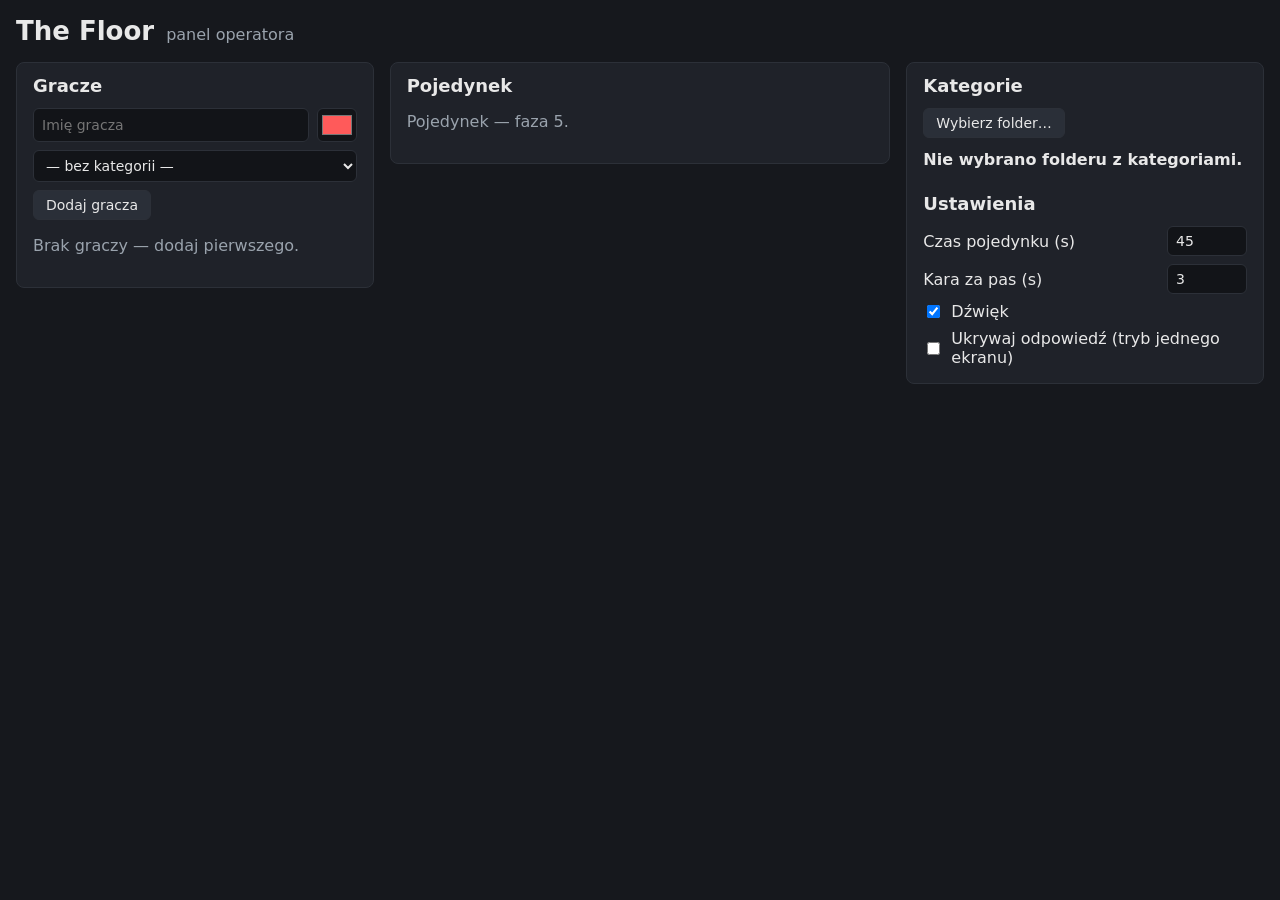
==== app/index.html @ 092ec14e "phase 3: players, settings and persistence - storage.js: thefloor.v1 in localStorage with sanitizing" ====
<!doctype html>
<html lang="pl">
<head>
  <meta charset="utf-8">
  <title>The Floor — panel operatora</title>
  <link rel="stylesheet" href="css/operator.css">
  <!-- Players window styles: copied into the about:blank players window by display.js. -->
  <style id="display-css" media="not all">
    body { margin: 0; background: #000; color: #fff; cursor: none; }
  </style>
</head>
<body>
  <header class="top">
    <h1>The Floor</h1>
    <span class="subtitle">panel operatora</span>
  </header>
  <p id="app-message" class="message"></p>

  <main class="columns">
    <section class="col" id="col-players">
      <h2>Gracze</h2>
      <form id="player-form" class="player-form" autocomplete="off">
        <div class="row">
          <input type="text" id="player-name" placeholder="Imię gracza" aria-label="Imię gracza">
          <input type="color" id="player-color" title="Kolor gracza" aria-label="Kolor gracza">
        </div>
        <select id="player-category" aria-label="Kategoria gracza"></select>
        <div class="buttons">
          <button type="submit" id="player-submit">Dodaj gracza</button>
          <button type="button" id="player-cancel" hidden>Anuluj</button>
        </div>
        <p id="player-message" class="message"></p>
      </form>
      <ol id="player-list" class="player-list"></ol>
      <p id="players-empty" class="placeholder">Brak graczy — dodaj pierwszego.</p>
      <button type="button" id="reset-scores" class="danger" hidden>Wyzeruj wyniki</button>
    </section>

    <section class="col" id="col-duel">
      <h2>Pojedynek</h2>
      <p class="placeholder">Pojedynek — faza 5.</p>
    </section>

    <section class="col" id="col-categories">
      <h2>Kategorie</h2>
      <div class="buttons">
        <button type="button" id="pick-folder">Wybierz folder…</button>
        <button type="button" id="restore-folder" hidden>Wczytaj ostatni folder</button>
      </div>
      <p id="folder-name" class="folder-name"></p>
      <p id="folder-message" class="message"></p>
      <ul id="category-list" class="category-list"></ul>

      <h2 class="section-gap">Ustawienia</h2>
      <form id="settings-form" class="settings">
        <label>Czas pojedynku (s) <input type="number" id="set-duel" step="1"></label>
        <label>Kara za pas (s) <input type="number" id="set-pass" step="1"></label>
        <label class="check"><input type="checkbox" id="set-sound"> Dźwięk</label>
        <label class="check"><input type="checkbox" id="set-hide"> Ukrywaj odpowiedź (tryb jednego ekranu)</label>
      </form>
    </section>
  </main>

  <input type="file" id="folder-input" webkitdirectory multiple hidden>

  <script src="js/logic.js"></script>
  <script src="js/storage.js"></script>
  <script src="js/categories.js"></script>
  <script src="js/sound.js"></script>
  <script src="js/display.js"></script>
  <script src="js/operator.js"></script>
  <script src="js/main.js"></script>
</body>
</html>
---- app/css/operator.css ----
/* Operator panel styles. */
:root {
  --bg: #16181d;
  --panel: #1f2229;
  --border: #2c3038;
  --text: #e8e8e8;
  --muted: #9aa3ad;
  --warn: #fbbf24;
  --error: #f87171;
  --accent: #3b82f6;
}

* { box-sizing: border-box; }

body {
  margin: 0;
  padding: 16px;
  font-family: "Segoe UI", system-ui, sans-serif;
  background: var(--bg);
  color: var(--text);
}

.top {
  display: flex;
  align-items: baseline;
  gap: 12px;
  margin-bottom: 16px;
}
.top h1 { margin: 0; font-size: 26px; }
.subtitle { color: var(--muted); }

.columns {
  display: grid;
  grid-template-columns: minmax(260px, 1fr) minmax(320px, 1.4fr) minmax(260px, 1fr);
  gap: 16px;
  align-items: start;
}
@media (max-width: 1000px) {
  .columns { grid-template-columns: 1fr; }
}

.col {
  background: var(--panel);
  border: 1px solid var(--border);
  border-radius: 8px;
  padding: 12px 16px 16px;
}
.col h2 { margin: 0 0 12px; font-size: 18px; }
.placeholder { color: var(--muted); }

button {
  font: inherit;
  font-size: 14px;
  padding: 6px 12px;
  border: 1px solid var(--border);
  border-radius: 6px;
  background: #2a2f38;
  color: var(--text);
  cursor: pointer;
}
button:hover { border-color: var(--accent); }
.buttons { display: flex; flex-wrap: wrap; gap: 8px; }

.folder-name { margin: 12px 0 4px; font-weight: 600; }
.message { margin: 0 0 8px; color: var(--muted); font-size: 13px; }
.message:empty { display: none; }
.message.error { color: var(--error); }

.category-list { list-style: none; margin: 0; padding: 0; }
.category {
  padding: 8px 0;
  border-bottom: 1px solid var(--border);
}
.category-head { display: flex; justify-content: space-between; gap: 8px; }
.category-name { font-weight: 600; overflow-wrap: anywhere; }
.category-count { color: var(--muted); white-space: nowrap; }
.category-empty .category-name { color: var(--muted); }
.note { font-size: 13px; color: var(--muted); margin-top: 2px; }
.note.warn { color: var(--warn); }

#app-message { margin: 0 0 12px; }
.section-gap { margin-top: 24px !important; }

input[type="text"], input[type="number"], select {
  font: inherit;
  font-size: 14px;
  padding: 6px 8px;
  border: 1px solid var(--border);
  border-radius: 6px;
  background: #121418;
  color: var(--text);
}
input[type="color"] {
  width: 40px;
  height: 34px;
  padding: 2px;
  border: 1px solid var(--border);
  border-radius: 6px;
  background: #121418;
  cursor: pointer;
}
button.small { font-size: 12px; padding: 3px 7px; }
button.danger { margin-top: 12px; color: var(--error); }

.player-form { display: flex; flex-direction: column; gap: 8px; margin-bottom: 12px; }
.player-form .row { display: flex; gap: 8px; }
.player-form .row input[type="text"] { flex: 1; min-width: 0; }

.player-list { list-style: none; margin: 0; padding: 0; }
.player {
  display: grid;
  grid-template-columns: 24px 12px 1fr auto;
  grid-template-areas: "rank swatch info score" ". . actions actions";
  align-items: center;
  column-gap: 8px;
  row-gap: 4px;
  padding: 8px 0;
  border-bottom: 1px solid var(--border);
}
.rank { grid-area: rank; color: var(--muted); text-align: right; }
.swatch { grid-area: swatch; width: 12px; height: 12px; border-radius: 50%; }
.player-info { grid-area: info; min-width: 0; }
.player-name { font-weight: 700; overflow-wrap: anywhere; }
.score { grid-area: score; font-weight: 700; font-variant-numeric: tabular-nums; }
.player-actions { grid-area: actions; display: flex; flex-wrap: wrap; gap: 4px; }

.settings { display: flex; flex-direction: column; gap: 8px; }
.settings label { display: flex; justify-content: space-between; align-items: center; gap: 8px; }
.settings label input[type="number"] { width: 80px; }
.settings label.check { justify-content: flex-start; }
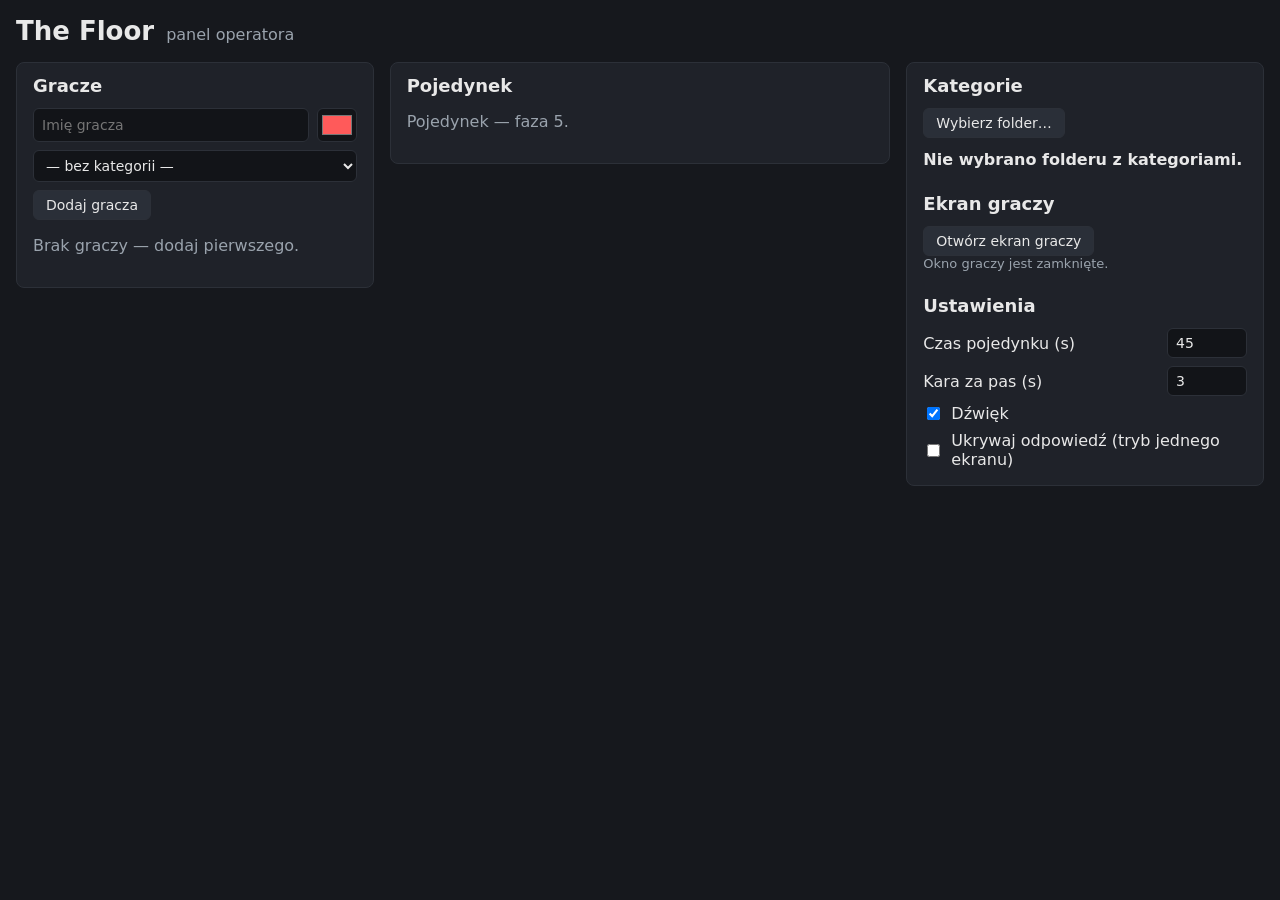
==== commit 8286327a: "phase 4: players screen - display.js: about:blank players window driven from the operator, CSS copie" ====
--- a/app/index.html
+++ b/app/index.html
@@ -6,7 +6,55 @@
   <link rel="stylesheet" href="css/operator.css">
   <!-- Players window styles: copied into the about:blank players window by display.js. -->
   <style id="display-css" media="not all">
-    body { margin: 0; background: #000; color: #fff; cursor: none; }
+    html, body { margin: 0; height: 100%; background: #000; color: #fff; overflow: hidden; cursor: none; user-select: none; }
+    body { font-family: "Segoe UI", system-ui, sans-serif; }
+    .floor { position: relative; height: 100vh; display: flex; flex-direction: column; }
+    .board, .duel { display: none; flex: 1; min-height: 0; }
+    .floor[data-screen="board"] .board { display: flex; }
+    .floor:not([data-screen="board"]) .duel { display: flex; }
+
+    /* start board */
+    .board { flex-direction: column; align-items: center; justify-content: center; gap: 5vh; padding: 4vh 5vw; }
+    .logo { margin: 0; font-size: 15vh; font-weight: 900; letter-spacing: 0.08em;
+      background: linear-gradient(90deg, #60a5fa, #c084fc, #f472b6); -webkit-background-clip: text; background-clip: text; color: transparent; }
+    .ranking { list-style: none; margin: 0; padding: 0; width: min(70vw, 1100px); font-size: 5vh; }
+    .ranking.two-columns { columns: 2; column-gap: 5vw; width: 90vw; font-size: 4.2vh; }
+    .ranking li { display: flex; gap: 1.5vw; break-inside: avoid; padding: 0.7vh 0; border-bottom: 1px solid #222; }
+    .r-pos { color: #888; min-width: 3ch; text-align: right; }
+    .r-name { flex: 1; font-weight: 700; overflow: hidden; text-overflow: ellipsis; white-space: nowrap; }
+    .r-score { font-variant-numeric: tabular-nums; color: #ddd; }
+
+    /* duel */
+    .duel { flex-direction: column; }
+    .category { text-align: center; font-size: 6vh; font-weight: 800; padding: 1.5vh 2vw 1vh; text-transform: uppercase; letter-spacing: 0.06em; color: #e5e7eb; }
+    .stage { position: relative; flex: 1; min-height: 0; display: flex; align-items: center; justify-content: center; }
+    .photo { width: 100%; height: 100%; object-fit: contain; }
+    .floor:not([data-screen="duel"]) .photo { visibility: hidden; }
+    .reveal { position: absolute; left: 0; right: 0; bottom: 3vh; display: none; justify-content: center; align-items: center; gap: 3vw;
+      padding: 2vh 3vw; background: rgba(0, 0, 0, 0.82); font-size: 8vh; font-weight: 800; }
+    .reveal.visible { display: flex; }
+    .reveal-tag { color: #000; background: #fbbf24; padding: 0 2vw; border-radius: 1.5vh; font-size: 6vh; }
+    .message { position: absolute; inset: 0; display: none; flex-direction: column; align-items: center; justify-content: center; text-align: center; }
+    .floor[data-screen="ready"] .message, .floor[data-screen="finished"] .message { display: flex; }
+    .message-title { font-size: 9vh; font-weight: 800; }
+    .message-name { font-size: 16vh; font-weight: 900; }
+    .message-name:empty { display: none; }
+
+    .panels { display: flex; gap: 2vw; padding: 1.5vh 2vw 3vh; }
+    .panel { --player: #fff; flex: 1; display: flex; align-items: center; justify-content: space-between; gap: 2vw; min-width: 0;
+      padding: 1.5vh 2.5vw; border-radius: 2vh; background: #111; border: 0.6vh solid #222; opacity: 0.4; transition: opacity 0.2s; }
+    .panel.right { flex-direction: row-reverse; }
+    .panel.active, .panel.winner { opacity: 1; border-color: var(--player); box-shadow: 0 0 4vh var(--player); }
+    .floor[data-screen="ready"] .panel { opacity: 1; }
+    .pname { font-size: 7vh; font-weight: 800; color: var(--player); overflow: hidden; text-overflow: ellipsis; white-space: nowrap; }
+    .pclock { font-size: 13vh; font-weight: 900; font-variant-numeric: tabular-nums; line-height: 1; }
+    .pclock.low { color: #ff3b3b; }
+    .panel.active .pclock.low { animation: pulse 1s ease-in-out infinite; }
+    @keyframes pulse { 50% { opacity: 0.35; } }
+
+    .paused { position: absolute; inset: 0; display: none; align-items: center; justify-content: center;
+      background: rgba(0, 0, 0, 0.78); font-size: 20vh; font-weight: 900; letter-spacing: 0.1em; }
+    .floor.is-paused .paused { display: flex; }
   </style>
 </head>
 <body>
@@ -51,6 +99,12 @@
       <p id="folder-message" class="message"></p>
       <ul id="category-list" class="category-list"></ul>
 
+      <h2 class="section-gap">Ekran graczy</h2>
+      <div class="buttons">
+        <button type="button" id="open-display">Otwórz ekran graczy</button>
+      </div>
+      <p id="display-status" class="message"></p>
+
       <h2 class="section-gap">Ustawienia</h2>
       <form id="settings-form" class="settings">
         <label>Czas pojedynku (s) <input type="number" id="set-duel" step="1"></label>
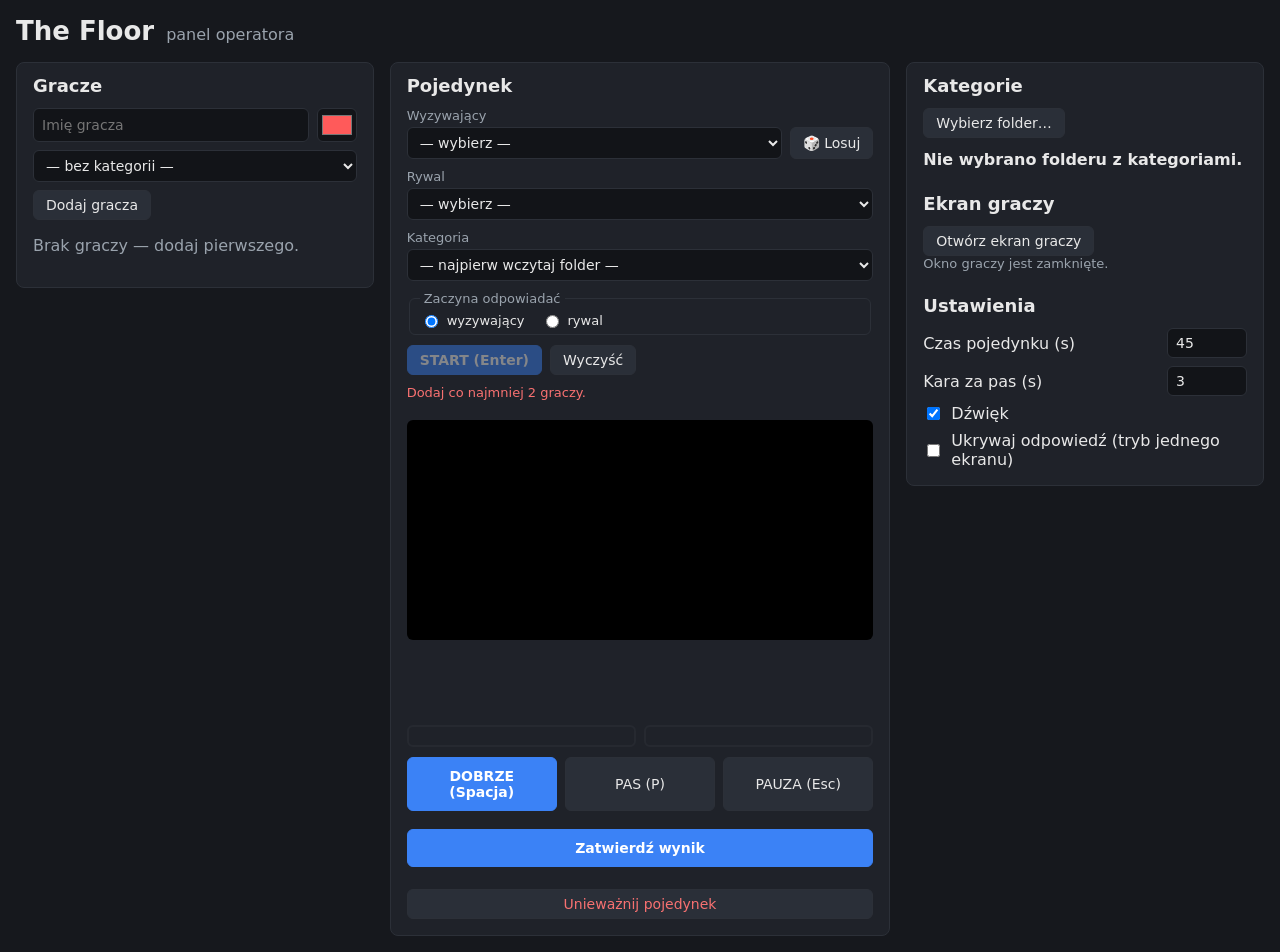
==== commit c23d790a: "phase 5: full duel flow - duel column: challenger/opponent/category/who starts, random challenger,  " ====
--- a/app/index.html
+++ b/app/index.html
@@ -86,7 +86,53 @@
 
     <section class="col" id="col-duel">
       <h2>Pojedynek</h2>
-      <p class="placeholder">Pojedynek — faza 5.</p>
+
+      <form id="duel-setup" class="duel-setup" autocomplete="off">
+        <label>Wyzywający
+          <span class="inline">
+            <select id="duel-challenger"></select>
+            <button type="button" id="duel-random" title="Losuj wyzywającego">🎲 Losuj</button>
+          </span>
+        </label>
+        <label>Rywal <select id="duel-opponent"></select></label>
+        <label>Kategoria <select id="duel-category"></select></label>
+        <fieldset class="starts">
+          <legend>Zaczyna odpowiadać</legend>
+          <label class="check"><input type="radio" name="duel-first" value="challenger" checked> wyzywający</label>
+          <label class="check"><input type="radio" name="duel-first" value="opponent"> rywal</label>
+        </fieldset>
+        <div class="buttons">
+          <button type="submit" id="duel-start" class="primary" disabled>START (Enter)</button>
+          <button type="button" id="duel-clear">Wyczyść</button>
+        </div>
+        <p id="duel-problem" class="message"></p>
+      </form>
+
+      <div id="duel-live" class="duel-live" hidden>
+        <div class="live-head">
+          <span id="live-category" class="live-category"></span>
+          <span id="live-pool" class="note"></span>
+        </div>
+        <div class="preview"><img id="live-photo" alt=""></div>
+        <div id="live-answer" class="live-answer"></div>
+        <p id="live-hint" class="note"></p>
+        <div class="clocks">
+          <div id="live-left" class="clock-box"><span class="c-name"></span><span class="c-time"></span><span class="c-stats note"></span></div>
+          <div id="live-right" class="clock-box"><span class="c-name"></span><span class="c-time"></span><span class="c-stats note"></span></div>
+        </div>
+        <div class="buttons live-buttons">
+          <button type="button" id="live-correct" class="primary">DOBRZE (Spacja)</button>
+          <button type="button" id="live-pass">PAS (P)</button>
+          <button type="button" id="live-pause">PAUZA (Esc)</button>
+        </div>
+        <div id="live-result" class="live-result" hidden>
+          <p id="live-winner" class="live-winner"></p>
+          <div class="buttons">
+            <button type="button" id="live-confirm" class="primary">Zatwierdź wynik</button>
+          </div>
+        </div>
+        <button type="button" id="live-cancel" class="danger">Unieważnij pojedynek</button>
+      </div>
     </section>
 
     <section class="col" id="col-categories">
--- a/app/css/operator.css
+++ b/app/css/operator.css
@@ -128,3 +128,33 @@
 .settings label { display: flex; justify-content: space-between; align-items: center; gap: 8px; }
 .settings label input[type="number"] { width: 80px; }
 .settings label.check { justify-content: flex-start; }
+
+/* duel column */
+button.primary { background: var(--accent); border-color: var(--accent); color: #fff; font-weight: 700; }
+button:disabled { opacity: 0.45; cursor: not-allowed; }
+.duel-setup { display: flex; flex-direction: column; gap: 10px; }
+.duel-setup > label { display: flex; flex-direction: column; gap: 4px; font-size: 13px; color: var(--muted); }
+.duel-setup select { width: 100%; }
+.inline { display: flex; gap: 8px; }
+.inline select { flex: 1; min-width: 0; }
+.starts { border: 1px solid var(--border); border-radius: 6px; padding: 6px 10px; font-size: 13px; color: var(--muted); display: flex; gap: 16px; }
+.starts legend { padding: 0 4px; }
+.check { display: flex; align-items: center; gap: 6px; color: var(--text); }
+
+.duel-live { display: flex; flex-direction: column; gap: 10px; }
+.live-head { display: flex; justify-content: space-between; align-items: baseline; gap: 8px; }
+.live-category { font-weight: 700; font-size: 18px; }
+.preview { background: #000; border-radius: 6px; height: 220px; display: flex; align-items: center; justify-content: center; overflow: hidden; }
+.preview img { max-width: 100%; max-height: 100%; object-fit: contain; }
+.live-answer { font-size: 34px; font-weight: 800; text-align: center; line-height: 1.15; overflow-wrap: anywhere; min-height: 40px; transition: filter 0.1s; }
+.live-answer.hidden-answer { filter: blur(14px); user-select: none; }
+.clocks { display: flex; gap: 8px; }
+.clock-box { flex: 1; display: flex; flex-direction: column; align-items: center; padding: 8px; border-radius: 6px; border: 2px solid var(--border); opacity: 0.55; }
+.clock-box.active { opacity: 1; border-color: var(--player, var(--accent)); }
+.c-name { font-weight: 700; color: var(--player, var(--text)); overflow-wrap: anywhere; text-align: center; }
+.c-time { font-size: 40px; font-weight: 900; font-variant-numeric: tabular-nums; line-height: 1.1; }
+.c-time.low { color: var(--error); }
+.live-buttons button { flex: 1; padding: 10px 8px; }
+.live-winner { font-size: 22px; font-weight: 800; margin: 0; text-align: center; }
+.live-result { display: flex; flex-direction: column; gap: 8px; }
+.live-result .buttons button { flex: 1; padding: 10px; }
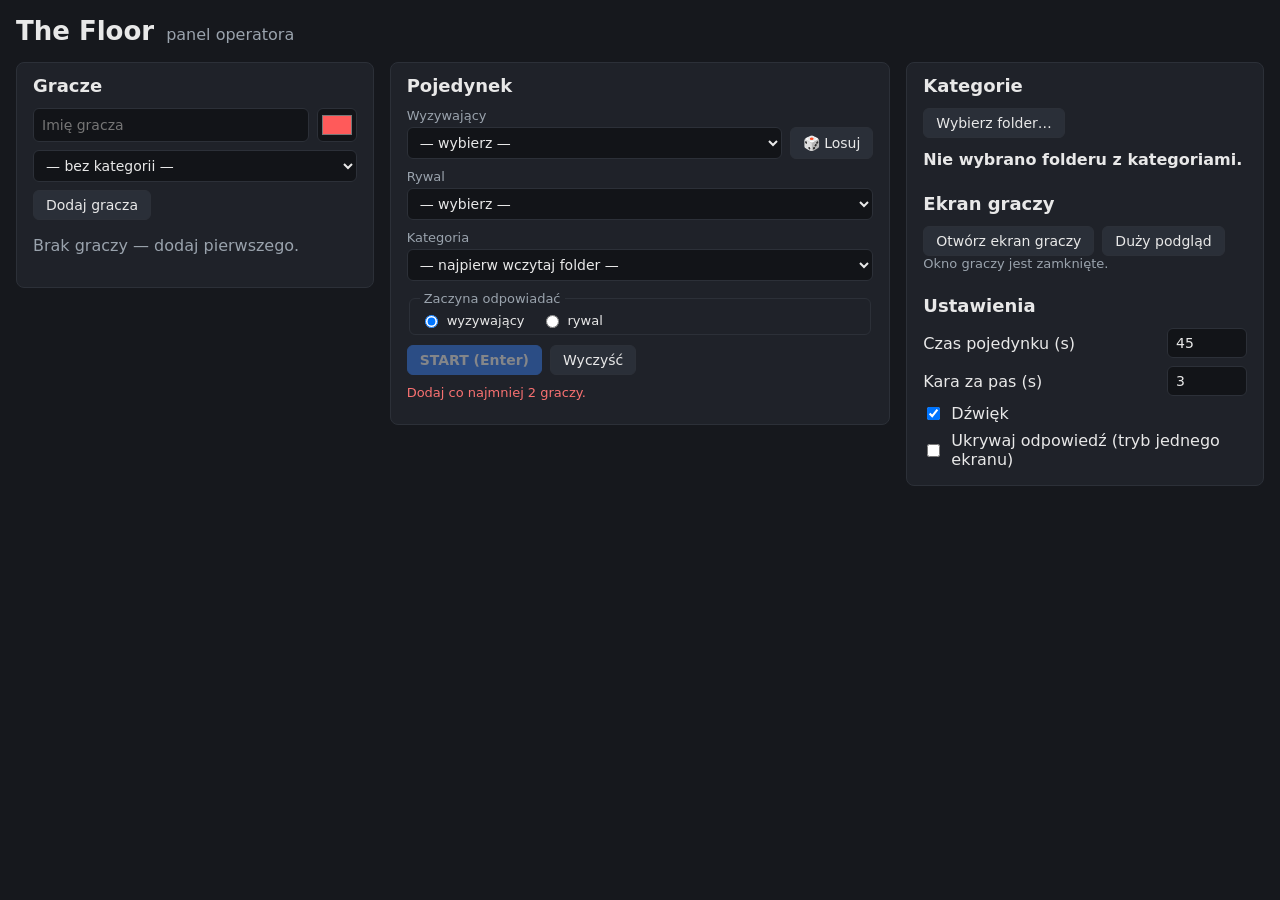
==== commit 5622f9b6: "phase 6: polish, single-screen mode, README - big preview: players screen in an iframe over the oper" ====
--- a/app/index.html
+++ b/app/index.html
@@ -148,6 +148,7 @@
       <h2 class="section-gap">Ekran graczy</h2>
       <div class="buttons">
         <button type="button" id="open-display">Otwórz ekran graczy</button>
+        <button type="button" id="big-open" title="Tryb jednego ekranu: ekran graczy na całym panelu">Duży podgląd</button>
       </div>
       <p id="display-status" class="message"></p>
 
@@ -161,6 +162,15 @@
     </section>
   </main>
 
+  <div id="big-preview" class="big-preview" hidden>
+    <div class="big-bar">
+      <span class="note">Odpowiedź:</span>
+      <span id="big-answer" class="big-answer"></span>
+      <button type="button" id="big-close">Zamknij podgląd</button>
+    </div>
+    <div id="big-slot" class="big-slot"></div>
+  </div>
+
   <input type="file" id="folder-input" webkitdirectory multiple hidden>
 
   <script src="js/logic.js"></script>
--- a/app/css/operator.css
+++ b/app/css/operator.css
@@ -11,6 +11,7 @@
 }
 
 * { box-sizing: border-box; }
+[hidden] { display: none !important; }
 
 body {
   margin: 0;
@@ -158,3 +159,14 @@
 .live-winner { font-size: 22px; font-weight: 800; margin: 0; text-align: center; }
 .live-result { display: flex; flex-direction: column; gap: 8px; }
 .live-result .buttons button { flex: 1; padding: 10px; }
+
+/* big preview: the players screen over the whole operator panel (SPEC §7.4) */
+.big-preview { position: fixed; inset: 0; z-index: 10; display: flex; flex-direction: column; background: #000; }
+.big-bar { display: flex; align-items: center; gap: 12px; padding: 6px 12px; background: var(--panel); border-bottom: 1px solid var(--border); }
+.big-answer { flex: 1; font-size: 20px; font-weight: 800; overflow: hidden; text-overflow: ellipsis; white-space: nowrap; transition: filter 0.1s; }
+.big-answer.hidden-answer { filter: blur(10px); user-select: none; }
+.big-slot { flex: 1; min-height: 0; }
+.big-frame { width: 100%; height: 100%; border: 0; display: block; }
+
+/* readable focus for keyboard users */
+button:focus-visible, select:focus-visible, input:focus-visible { outline: 2px solid var(--accent); outline-offset: 2px; }
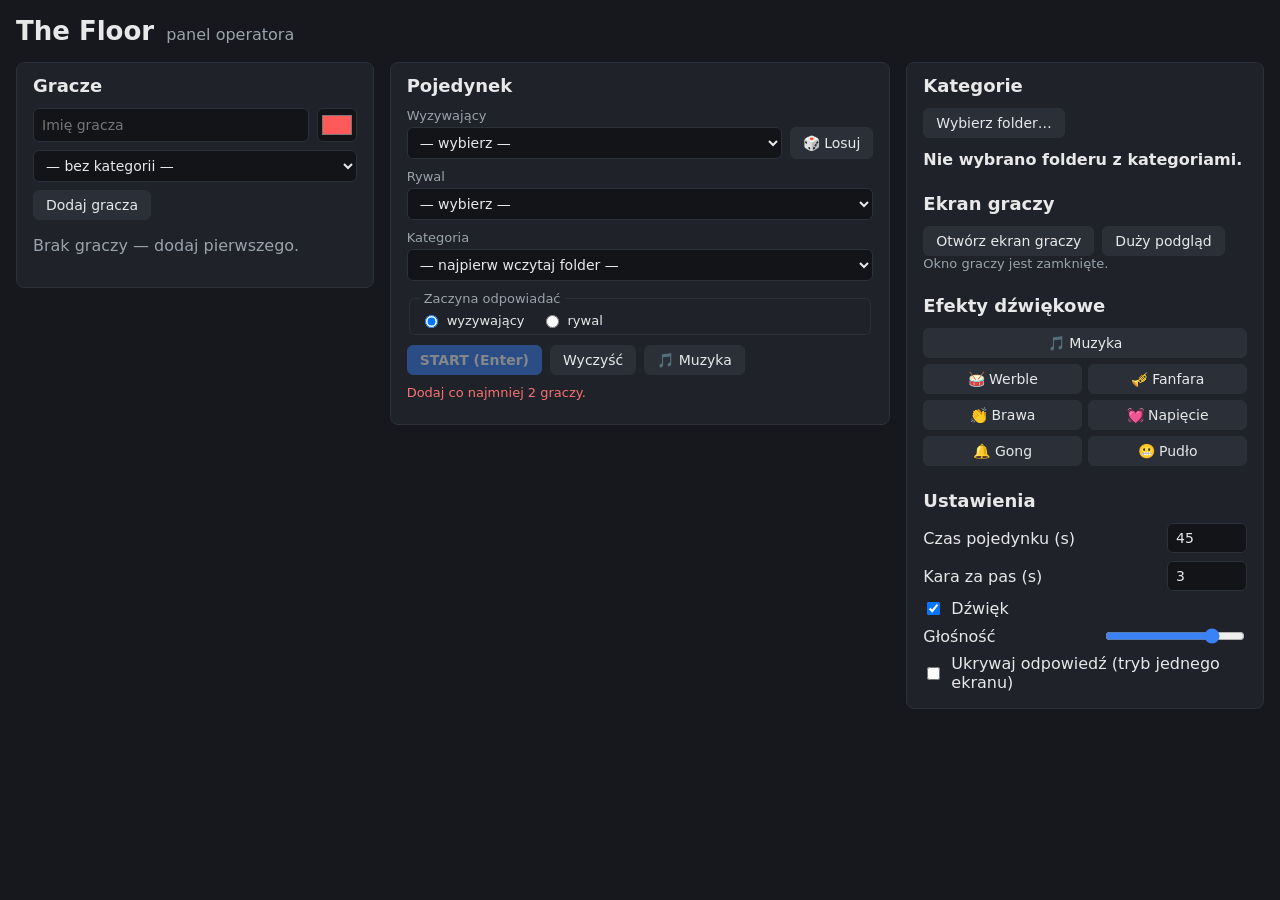
==== commit cc1d1da8: "feat: get-ready music, operator sound effects, volume - sound.js: master volume, noise generator, lo" ====
--- a/app/index.html
+++ b/app/index.html
@@ -104,6 +104,7 @@
         <div class="buttons">
           <button type="submit" id="duel-start" class="primary" disabled>START (Enter)</button>
           <button type="button" id="duel-clear">Wyczyść</button>
+          <button type="button" class="music-toggle" title="Muzyka na przygotowanie — wycisza się sama po START">🎵 Muzyka</button>
         </div>
         <p id="duel-problem" class="message"></p>
       </form>
@@ -152,11 +153,24 @@
       </div>
       <p id="display-status" class="message"></p>
 
+      <h2 class="section-gap">Efekty dźwiękowe</h2>
+      <div class="soundboard">
+        <button type="button" class="music-toggle wide">🎵 Muzyka</button>
+        <button type="button" data-sound="drumroll">🥁 Werble</button>
+        <button type="button" data-sound="fanfare">🎺 Fanfara</button>
+        <button type="button" data-sound="applause">👏 Brawa</button>
+        <button type="button" data-sound="suspense">💓 Napięcie</button>
+        <button type="button" data-sound="gong">🔔 Gong</button>
+        <button type="button" data-sound="wrong">😬 Pudło</button>
+      </div>
+      <p id="sound-note" class="message"></p>
+
       <h2 class="section-gap">Ustawienia</h2>
       <form id="settings-form" class="settings">
         <label>Czas pojedynku (s) <input type="number" id="set-duel" step="1"></label>
         <label>Kara za pas (s) <input type="number" id="set-pass" step="1"></label>
         <label class="check"><input type="checkbox" id="set-sound"> Dźwięk</label>
+        <label>Głośność <input type="range" id="set-volume" step="5"></label>
         <label class="check"><input type="checkbox" id="set-hide"> Ukrywaj odpowiedź (tryb jednego ekranu)</label>
       </form>
     </section>
--- a/app/css/operator.css
+++ b/app/css/operator.css
@@ -170,3 +170,9 @@
 
 /* readable focus for keyboard users */
 button:focus-visible, select:focus-visible, input:focus-visible { outline: 2px solid var(--accent); outline-offset: 2px; }
+
+/* sound effects */
+.soundboard { display: grid; grid-template-columns: 1fr 1fr; gap: 6px; }
+.soundboard .wide { grid-column: 1 / -1; }
+.music-toggle.playing { border-color: var(--warn); color: var(--warn); }
+input[type="range"] { width: 140px; accent-color: var(--accent); }
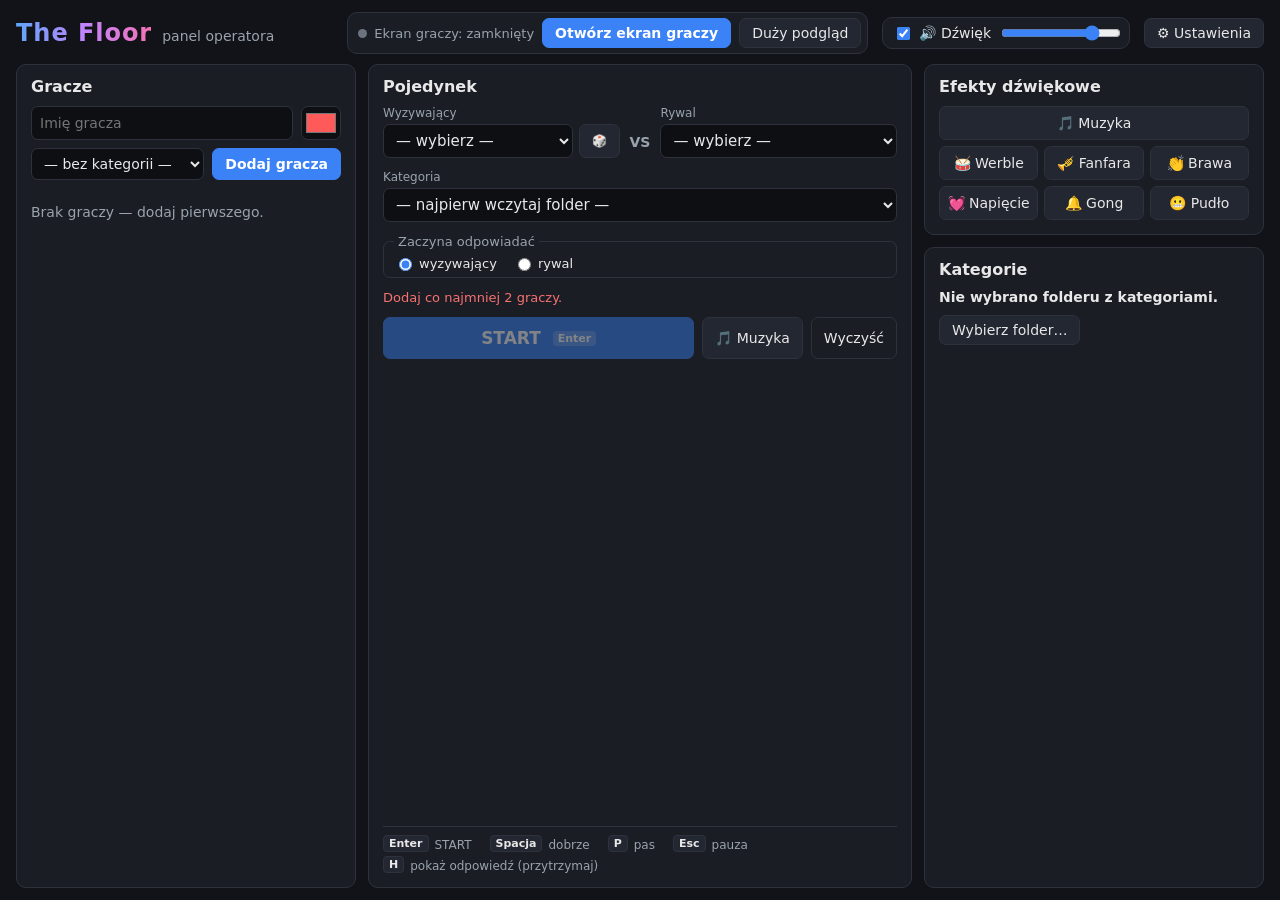
==== commit 97d9eb16: "feat: operator panel redesign - fits the window, top bar, compact categories Includes the difficulty" ====
--- a/app/index.html
+++ b/app/index.html
@@ -35,7 +35,9 @@
     .reveal.visible { display: flex; }
     .reveal-tag { color: #000; background: #fbbf24; padding: 0 2vw; border-radius: 1.5vh; font-size: 6vh; }
     .message { position: absolute; inset: 0; display: none; flex-direction: column; align-items: center; justify-content: center; text-align: center; }
-    .floor[data-screen="ready"] .message, .floor[data-screen="finished"] .message { display: flex; }
+    .floor[data-screen="ready"] .message, .floor[data-screen="countdown"] .message, .floor[data-screen="finished"] .message { display: flex; }
+    .message-title.countdown { font-size: 42vh; font-weight: 900; line-height: 1; font-variant-numeric: tabular-nums; animation: count-pop 0.6s ease-out; }
+    @keyframes count-pop { from { transform: scale(1.35); } to { transform: scale(1); } }
     .message-title { font-size: 9vh; font-weight: 800; }
     .message-name { font-size: 16vh; font-weight: 900; }
     .message-name:empty { display: none; }
@@ -45,7 +47,7 @@
       padding: 1.5vh 2.5vw; border-radius: 2vh; background: #111; border: 0.6vh solid #222; opacity: 0.4; transition: opacity 0.2s; }
     .panel.right { flex-direction: row-reverse; }
     .panel.active, .panel.winner { opacity: 1; border-color: var(--player); box-shadow: 0 0 4vh var(--player); }
-    .floor[data-screen="ready"] .panel { opacity: 1; }
+    .floor[data-screen="ready"] .panel, .floor[data-screen="countdown"] .panel { opacity: 1; }
     .pname { font-size: 7vh; font-weight: 800; color: var(--player); overflow: hidden; text-overflow: ellipsis; white-space: nowrap; }
     .pclock { font-size: 13vh; font-weight: 900; font-variant-numeric: tabular-nums; line-height: 1; }
     .pclock.low { color: #ff3b3b; }
@@ -59,54 +61,80 @@
 </head>
 <body>
   <header class="top">
-    <h1>The Floor</h1>
-    <span class="subtitle">panel operatora</span>
+    <div class="brand">
+      <h1>The Floor</h1>
+      <span class="subtitle">panel operatora</span>
+    </div>
+
+    <div class="top-group" aria-label="Ekran graczy">
+      <span id="display-pill" class="pill" data-status="closed"><span class="dot"></span><span id="display-pill-text">Ekran graczy: zamknięty</span></span>
+      <button type="button" id="open-display" class="primary">Otwórz ekran graczy</button>
+      <button type="button" id="big-open" title="Tryb jednego ekranu: ekran graczy na całym panelu">Duży podgląd</button>
+    </div>
+
+    <div class="top-group" aria-label="Dźwięk">
+      <label class="toggle" title="Włącz / wyłącz wszystkie dźwięki"><input type="checkbox" id="set-sound"><span>🔊 Dźwięk</span></label>
+      <input type="range" id="set-volume" step="5" aria-label="Głośność" title="Głośność">
+    </div>
+
+    <button type="button" id="settings-open" class="icon-button" title="Ustawienia">⚙ Ustawienia</button>
   </header>
-  <p id="app-message" class="message"></p>
+  <p id="app-message" class="message banner"></p>
+  <p id="display-status" class="message banner"></p>
 
   <main class="columns">
-    <section class="col" id="col-players">
-      <h2>Gracze</h2>
+    <section class="col card" id="col-players">
+      <div class="card-head">
+        <h2>Gracze</h2>
+        <span id="players-count" class="badge"></span>
+      </div>
       <form id="player-form" class="player-form" autocomplete="off">
         <div class="row">
           <input type="text" id="player-name" placeholder="Imię gracza" aria-label="Imię gracza">
           <input type="color" id="player-color" title="Kolor gracza" aria-label="Kolor gracza">
         </div>
-        <select id="player-category" aria-label="Kategoria gracza"></select>
-        <div class="buttons">
-          <button type="submit" id="player-submit">Dodaj gracza</button>
+        <div class="row">
+          <select id="player-category" aria-label="Kategoria gracza"></select>
+          <button type="submit" id="player-submit" class="primary">Dodaj gracza</button>
           <button type="button" id="player-cancel" hidden>Anuluj</button>
         </div>
         <p id="player-message" class="message"></p>
       </form>
-      <ol id="player-list" class="player-list"></ol>
-      <p id="players-empty" class="placeholder">Brak graczy — dodaj pierwszego.</p>
-      <button type="button" id="reset-scores" class="danger" hidden>Wyzeruj wyniki</button>
+      <div class="scroll">
+        <ol id="player-list" class="player-list"></ol>
+        <p id="players-empty" class="placeholder">Brak graczy — dodaj pierwszego.</p>
+      </div>
+      <button type="button" id="reset-scores" class="danger subtle" hidden>Wyzeruj wyniki</button>
     </section>
 
-    <section class="col" id="col-duel">
-      <h2>Pojedynek</h2>
+    <section class="col card" id="col-duel">
+      <div class="card-head">
+        <h2>Pojedynek</h2>
+      </div>
 
       <form id="duel-setup" class="duel-setup" autocomplete="off">
-        <label>Wyzywający
-          <span class="inline">
-            <select id="duel-challenger"></select>
-            <button type="button" id="duel-random" title="Losuj wyzywającego">🎲 Losuj</button>
-          </span>
-        </label>
-        <label>Rywal <select id="duel-opponent"></select></label>
+        <div class="versus">
+          <label>Wyzywający
+            <span class="inline">
+              <select id="duel-challenger"></select>
+              <button type="button" id="duel-random" title="Losuj wyzywającego">🎲</button>
+            </span>
+          </label>
+          <span class="vs">VS</span>
+          <label>Rywal <select id="duel-opponent"></select></label>
+        </div>
         <label>Kategoria <select id="duel-category"></select></label>
         <fieldset class="starts">
           <legend>Zaczyna odpowiadać</legend>
           <label class="check"><input type="radio" name="duel-first" value="challenger" checked> wyzywający</label>
           <label class="check"><input type="radio" name="duel-first" value="opponent"> rywal</label>
         </fieldset>
-        <div class="buttons">
-          <button type="submit" id="duel-start" class="primary" disabled>START (Enter)</button>
-          <button type="button" id="duel-clear">Wyczyść</button>
+        <p id="duel-problem" class="message"></p>
+        <div class="buttons start-row">
+          <button type="submit" id="duel-start" class="primary big" disabled>START <kbd>Enter</kbd></button>
           <button type="button" class="music-toggle" title="Muzyka na przygotowanie — wycisza się sama po START">🎵 Muzyka</button>
-        </div>
-        <p id="duel-problem" class="message"></p>
+          <button type="button" id="duel-clear" class="subtle">Wyczyść</button>
+        </div>
       </form>
 
       <div id="duel-live" class="duel-live" hidden>
@@ -116,7 +144,7 @@
         </div>
         <div class="preview"><img id="live-photo" alt=""></div>
         <div id="live-answer" class="live-answer"></div>
-        <p id="live-hint" class="note"></p>
+        <p id="live-hint" class="note live-hint"></p>
         <div class="clocks">
           <div id="live-left" class="clock-box"><span class="c-name"></span><span class="c-time"></span><span class="c-stats note"></span></div>
           <div id="live-right" class="clock-box"><span class="c-name"></span><span class="c-time"></span><span class="c-stats note"></span></div>
@@ -132,49 +160,64 @@
             <button type="button" id="live-confirm" class="primary">Zatwierdź wynik</button>
           </div>
         </div>
-        <button type="button" id="live-cancel" class="danger">Unieważnij pojedynek</button>
-      </div>
+        <button type="button" id="live-cancel" class="danger subtle">Unieważnij pojedynek</button>
+      </div>
+
+      <dl class="shortcuts" aria-label="Skróty klawiszowe">
+        <div><dt><kbd>Enter</kbd></dt><dd>START</dd></div>
+        <div><dt><kbd>Spacja</kbd></dt><dd>dobrze</dd></div>
+        <div><dt><kbd>P</kbd></dt><dd>pas</dd></div>
+        <div><dt><kbd>Esc</kbd></dt><dd>pauza</dd></div>
+        <div><dt><kbd>H</kbd></dt><dd>pokaż odpowiedź (przytrzymaj)</dd></div>
+      </dl>
     </section>
 
-    <section class="col" id="col-categories">
-      <h2>Kategorie</h2>
-      <div class="buttons">
-        <button type="button" id="pick-folder">Wybierz folder…</button>
-        <button type="button" id="restore-folder" hidden>Wczytaj ostatni folder</button>
-      </div>
-      <p id="folder-name" class="folder-name"></p>
-      <p id="folder-message" class="message"></p>
-      <ul id="category-list" class="category-list"></ul>
-
-      <h2 class="section-gap">Ekran graczy</h2>
-      <div class="buttons">
-        <button type="button" id="open-display">Otwórz ekran graczy</button>
-        <button type="button" id="big-open" title="Tryb jednego ekranu: ekran graczy na całym panelu">Duży podgląd</button>
-      </div>
-      <p id="display-status" class="message"></p>
-
-      <h2 class="section-gap">Efekty dźwiękowe</h2>
-      <div class="soundboard">
-        <button type="button" class="music-toggle wide">🎵 Muzyka</button>
-        <button type="button" data-sound="drumroll">🥁 Werble</button>
-        <button type="button" data-sound="fanfare">🎺 Fanfara</button>
-        <button type="button" data-sound="applause">👏 Brawa</button>
-        <button type="button" data-sound="suspense">💓 Napięcie</button>
-        <button type="button" data-sound="gong">🔔 Gong</button>
-        <button type="button" data-sound="wrong">😬 Pudło</button>
-      </div>
-      <p id="sound-note" class="message"></p>
-
-      <h2 class="section-gap">Ustawienia</h2>
-      <form id="settings-form" class="settings">
-        <label>Czas pojedynku (s) <input type="number" id="set-duel" step="1"></label>
-        <label>Kara za pas (s) <input type="number" id="set-pass" step="1"></label>
-        <label class="check"><input type="checkbox" id="set-sound"> Dźwięk</label>
-        <label>Głośność <input type="range" id="set-volume" step="5"></label>
-        <label class="check"><input type="checkbox" id="set-hide"> Ukrywaj odpowiedź (tryb jednego ekranu)</label>
-      </form>
-    </section>
+    <div class="col side">
+      <section class="card" id="col-sounds">
+        <div class="card-head">
+          <h2>Efekty dźwiękowe</h2>
+        </div>
+        <div class="soundboard">
+          <button type="button" class="music-toggle wide">🎵 Muzyka</button>
+          <button type="button" data-sound="drumroll">🥁 Werble</button>
+          <button type="button" data-sound="fanfare">🎺 Fanfara</button>
+          <button type="button" data-sound="applause">👏 Brawa</button>
+          <button type="button" data-sound="suspense">💓 Napięcie</button>
+          <button type="button" data-sound="gong">🔔 Gong</button>
+          <button type="button" data-sound="wrong">😬 Pudło</button>
+        </div>
+        <p id="sound-note" class="message"></p>
+      </section>
+
+      <section class="card grow" id="col-categories">
+        <div class="card-head">
+          <h2>Kategorie</h2>
+          <span id="categories-count" class="badge"></span>
+        </div>
+        <p id="folder-name" class="folder-name"></p>
+        <div class="buttons">
+          <button type="button" id="restore-folder" hidden>Wczytaj ostatni folder</button>
+          <button type="button" id="pick-folder">Wybierz folder…</button>
+        </div>
+        <p id="folder-message" class="message"></p>
+        <input type="search" id="category-filter" class="filter" placeholder="Szukaj kategorii…" aria-label="Szukaj kategorii" hidden>
+        <ul id="category-list" class="category-list scroll"></ul>
+      </section>
+    </div>
   </main>
+
+  <dialog id="settings-dialog" class="settings-dialog">
+    <form id="settings-form" class="settings" method="dialog">
+      <h2>Ustawienia</h2>
+      <label>Czas pojedynku na gracza (s) <input type="number" id="set-duel" step="1"></label>
+      <label>Kara za pas (s) <input type="number" id="set-pass" step="1"></label>
+      <label class="check"><input type="checkbox" id="set-hide"> Ukrywaj odpowiedź (tryb jednego ekranu — podgląd: przytrzymaj H)</label>
+      <p class="note">Zmiany zapisują się od razu i obowiązują od następnego pojedynku.</p>
+      <div class="buttons end">
+        <button type="submit" class="primary">Gotowe</button>
+      </div>
+    </form>
+  </dialog>
 
   <div id="big-preview" class="big-preview" hidden>
     <div class="big-bar">
--- a/app/css/operator.css
+++ b/app/css/operator.css
@@ -1,166 +1,314 @@
-/* Operator panel styles. */
+/* Operator panel styles. The panel fits the window; long lists scroll inside their cards. */
 :root {
-  --bg: #16181d;
-  --panel: #1f2229;
-  --border: #2c3038;
+  --bg: #111318;
+  --panel: #1a1d24;
+  --panel-2: #232731;
+  --border: #2d323d;
   --text: #e8e8e8;
   --muted: #9aa3ad;
+  --ok: #4ade80;
   --warn: #fbbf24;
   --error: #f87171;
   --accent: #3b82f6;
+  --radius: 10px;
 }
 
 * { box-sizing: border-box; }
 [hidden] { display: none !important; }
 
+html, body { height: 100%; }
 body {
   margin: 0;
-  padding: 16px;
+  padding: 12px 16px;
+  display: flex;
+  flex-direction: column;
+  gap: 10px;
+  overflow: hidden;
   font-family: "Segoe UI", system-ui, sans-serif;
+  font-size: 14px;
   background: var(--bg);
   color: var(--text);
 }
 
-.top {
-  display: flex;
-  align-items: baseline;
-  gap: 12px;
-  margin-bottom: 16px;
-}
-.top h1 { margin: 0; font-size: 26px; }
-.subtitle { color: var(--muted); }
-
-.columns {
-  display: grid;
-  grid-template-columns: minmax(260px, 1fr) minmax(320px, 1.4fr) minmax(260px, 1fr);
-  gap: 16px;
-  align-items: start;
-}
-@media (max-width: 1000px) {
-  .columns { grid-template-columns: 1fr; }
-}
-
-.col {
-  background: var(--panel);
-  border: 1px solid var(--border);
-  border-radius: 8px;
-  padding: 12px 16px 16px;
-}
-.col h2 { margin: 0 0 12px; font-size: 18px; }
-.placeholder { color: var(--muted); }
+/* ---------- controls ---------- */
 
 button {
   font: inherit;
-  font-size: 14px;
   padding: 6px 12px;
   border: 1px solid var(--border);
-  border-radius: 6px;
-  background: #2a2f38;
+  border-radius: 7px;
+  background: var(--panel-2);
   color: var(--text);
   cursor: pointer;
+  white-space: nowrap;
 }
 button:hover { border-color: var(--accent); }
+button:disabled { opacity: 0.45; cursor: not-allowed; }
+button:disabled:hover { border-color: var(--border); }
+button.primary { background: var(--accent); border-color: var(--accent); color: #fff; font-weight: 700; }
+button.primary:hover:not(:disabled) { filter: brightness(1.12); }
+button.big { font-size: 17px; padding: 10px 18px; }
+button.small { font-size: 12px; padding: 3px 7px; }
+button.danger { color: var(--error); }
+button.subtle { background: transparent; }
 .buttons { display: flex; flex-wrap: wrap; gap: 8px; }
-
-.folder-name { margin: 12px 0 4px; font-weight: 600; }
-.message { margin: 0 0 8px; color: var(--muted); font-size: 13px; }
-.message:empty { display: none; }
-.message.error { color: var(--error); }
-
-.category-list { list-style: none; margin: 0; padding: 0; }
-.category {
-  padding: 8px 0;
-  border-bottom: 1px solid var(--border);
-}
-.category-head { display: flex; justify-content: space-between; gap: 8px; }
-.category-name { font-weight: 600; overflow-wrap: anywhere; }
-.category-count { color: var(--muted); white-space: nowrap; }
-.category-empty .category-name { color: var(--muted); }
-.note { font-size: 13px; color: var(--muted); margin-top: 2px; }
-.note.warn { color: var(--warn); }
-
-#app-message { margin: 0 0 12px; }
-.section-gap { margin-top: 24px !important; }
-
-input[type="text"], input[type="number"], select {
+.buttons.end { justify-content: flex-end; }
+
+kbd {
   font: inherit;
-  font-size: 14px;
+  font-size: 11px;
+  font-weight: 600;
+  padding: 1px 5px;
+  margin-left: 6px;
+  border-radius: 4px;
+  background: rgba(255, 255, 255, 0.2);
+  vertical-align: 2px;
+}
+
+input[type="text"], input[type="number"], input[type="search"], select {
+  font: inherit;
   padding: 6px 8px;
   border: 1px solid var(--border);
-  border-radius: 6px;
-  background: #121418;
+  border-radius: 7px;
+  background: #0d0f13;
   color: var(--text);
+  min-width: 0;
 }
 input[type="color"] {
   width: 40px;
   height: 34px;
   padding: 2px;
   border: 1px solid var(--border);
-  border-radius: 6px;
-  background: #121418;
+  border-radius: 7px;
+  background: #0d0f13;
   cursor: pointer;
-}
-button.small { font-size: 12px; padding: 3px 7px; }
-button.danger { margin-top: 12px; color: var(--error); }
-
-.player-form { display: flex; flex-direction: column; gap: 8px; margin-bottom: 12px; }
+  flex: none;
+}
+input[type="range"] { width: 120px; accent-color: var(--accent); }
+input[type="range"]:disabled { opacity: 0.4; }
+input[type="checkbox"], input[type="radio"] { accent-color: var(--accent); }
+
+button:focus-visible, select:focus-visible, input:focus-visible { outline: 2px solid var(--accent); outline-offset: 2px; }
+
+.message { margin: 0; color: var(--muted); font-size: 13px; }
+.message:empty { display: none; }
+.message.error { color: var(--error); }
+.note { font-size: 12px; color: var(--muted); }
+.note.warn { color: var(--warn); }
+.placeholder { color: var(--muted); }
+.check { display: flex; align-items: center; gap: 6px; color: var(--text); }
+
+/* ---------- top bar ---------- */
+
+.top { display: flex; align-items: center; flex-wrap: wrap; gap: 10px 14px; flex: none; }
+.brand { display: flex; align-items: baseline; gap: 10px; margin-right: auto; }
+.brand h1 {
+  margin: 0;
+  font-size: 24px;
+  font-weight: 900;
+  letter-spacing: 0.04em;
+  background: linear-gradient(90deg, #60a5fa, #c084fc, #f472b6);
+  -webkit-background-clip: text;
+  background-clip: text;
+  color: transparent;
+}
+.subtitle { color: var(--muted); }
+.top-group {
+  display: flex;
+  align-items: center;
+  gap: 8px;
+  padding: 5px 6px 5px 10px;
+  background: var(--panel);
+  border: 1px solid var(--border);
+  border-radius: var(--radius);
+}
+
+.pill { display: inline-flex; align-items: center; gap: 7px; font-size: 13px; color: var(--muted); }
+.dot { width: 9px; height: 9px; border-radius: 50%; background: #6b7280; }
+.pill[data-status="open"] { color: var(--text); }
+.pill[data-status="open"] .dot { background: var(--ok); box-shadow: 0 0 8px var(--ok); }
+.pill[data-status="error"] { color: var(--error); }
+.pill[data-status="error"] .dot { background: var(--error); }
+
+.toggle { display: inline-flex; align-items: center; gap: 6px; cursor: pointer; user-select: none; }
+
+.banner {
+  flex: none;
+  padding: 7px 12px;
+  border-radius: 8px;
+  background: var(--panel);
+  border: 1px solid var(--border);
+}
+.banner.error { background: rgba(248, 113, 113, 0.1); border-color: rgba(248, 113, 113, 0.4); }
+
+/* ---------- columns and cards ---------- */
+
+.columns {
+  flex: 1;
+  min-height: 0;
+  display: grid;
+  grid-template-columns: minmax(270px, 1fr) minmax(400px, 1.6fr) minmax(270px, 1fr);
+  grid-template-rows: minmax(0, 1fr);
+  gap: 12px;
+}
+.card {
+  display: flex;
+  flex-direction: column;
+  gap: 10px;
+  min-height: 0;
+  padding: 12px 14px 14px;
+  background: var(--panel);
+  border: 1px solid var(--border);
+  border-radius: var(--radius);
+}
+.card-head { display: flex; align-items: center; justify-content: space-between; gap: 8px; }
+.card-head h2 { margin: 0; font-size: 16px; }
+.badge {
+  font-size: 12px;
+  color: var(--muted);
+  padding: 1px 8px;
+  border-radius: 999px;
+  background: var(--panel-2);
+}
+.badge:empty { display: none; }
+.scroll { flex: 1; min-height: 0; overflow-y: auto; }
+.side { display: flex; flex-direction: column; gap: 12px; min-height: 0; }
+.side .grow { flex: 1; }
+#col-duel { overflow-y: auto; }
+
+/* ---------- players ---------- */
+
+.player-form { display: flex; flex-direction: column; gap: 8px; }
 .player-form .row { display: flex; gap: 8px; }
-.player-form .row input[type="text"] { flex: 1; min-width: 0; }
+.player-form .row input[type="text"], .player-form .row select { flex: 1; }
 
 .player-list { list-style: none; margin: 0; padding: 0; }
 .player {
   display: grid;
-  grid-template-columns: 24px 12px 1fr auto;
-  grid-template-areas: "rank swatch info score" ". . actions actions";
+  grid-template-columns: 22px 10px minmax(0, 1fr) auto auto;
   align-items: center;
   column-gap: 8px;
-  row-gap: 4px;
-  padding: 8px 0;
+  padding: 6px 4px;
   border-bottom: 1px solid var(--border);
 }
-.rank { grid-area: rank; color: var(--muted); text-align: right; }
-.swatch { grid-area: swatch; width: 12px; height: 12px; border-radius: 50%; }
-.player-info { grid-area: info; min-width: 0; }
-.player-name { font-weight: 700; overflow-wrap: anywhere; }
-.score { grid-area: score; font-weight: 700; font-variant-numeric: tabular-nums; }
-.player-actions { grid-area: actions; display: flex; flex-wrap: wrap; gap: 4px; }
-
-.settings { display: flex; flex-direction: column; gap: 8px; }
-.settings label { display: flex; justify-content: space-between; align-items: center; gap: 8px; }
-.settings label input[type="number"] { width: 80px; }
-.settings label.check { justify-content: flex-start; }
-
-/* duel column */
-button.primary { background: var(--accent); border-color: var(--accent); color: #fff; font-weight: 700; }
-button:disabled { opacity: 0.45; cursor: not-allowed; }
-.duel-setup { display: flex; flex-direction: column; gap: 10px; }
-.duel-setup > label { display: flex; flex-direction: column; gap: 4px; font-size: 13px; color: var(--muted); }
-.duel-setup select { width: 100%; }
-.inline { display: flex; gap: 8px; }
+.player:hover { background: rgba(255, 255, 255, 0.03); }
+.rank { color: var(--muted); text-align: right; font-variant-numeric: tabular-nums; }
+.swatch { width: 10px; height: 10px; border-radius: 50%; }
+.player-info { min-width: 0; }
+.player-name { font-weight: 700; overflow: hidden; text-overflow: ellipsis; white-space: nowrap; }
+.player-info .note { overflow: hidden; text-overflow: ellipsis; white-space: nowrap; }
+.score { font-weight: 800; font-size: 16px; font-variant-numeric: tabular-nums; }
+.player-actions { display: flex; gap: 3px; opacity: 0.55; }
+.player:hover .player-actions, .player-actions:focus-within { opacity: 1; }
+#reset-scores { align-self: flex-start; }
+
+/* ---------- duel setup ---------- */
+
+.duel-setup { display: flex; flex-direction: column; gap: 12px; }
+.duel-setup label { display: flex; flex-direction: column; gap: 4px; font-size: 12px; color: var(--muted); }
+.duel-setup select { width: 100%; font-size: 15px; }
+.versus { display: grid; grid-template-columns: minmax(0, 1fr) auto minmax(0, 1fr); align-items: end; gap: 10px; }
+.vs { font-weight: 900; color: var(--muted); padding-bottom: 8px; }
+.inline { display: flex; gap: 6px; }
 .inline select { flex: 1; min-width: 0; }
-.starts { border: 1px solid var(--border); border-radius: 6px; padding: 6px 10px; font-size: 13px; color: var(--muted); display: flex; gap: 16px; }
+.starts { border: 1px solid var(--border); border-radius: 7px; padding: 6px 10px; font-size: 13px; color: var(--muted); display: flex; gap: 16px; margin: 0; }
 .starts legend { padding: 0 4px; }
-.check { display: flex; align-items: center; gap: 6px; color: var(--text); }
-
-.duel-live { display: flex; flex-direction: column; gap: 10px; }
+.duel-setup .starts label { flex-direction: row; font-size: 13px; color: var(--text); }
+.start-row button.big { flex: 1; }
+
+/* ---------- live duel ---------- */
+
+.duel-live { flex: 1; min-height: 0; display: flex; flex-direction: column; gap: 10px; }
 .live-head { display: flex; justify-content: space-between; align-items: baseline; gap: 8px; }
-.live-category { font-weight: 700; font-size: 18px; }
-.preview { background: #000; border-radius: 6px; height: 220px; display: flex; align-items: center; justify-content: center; overflow: hidden; }
+.live-category { font-weight: 800; font-size: 18px; }
+.preview { flex: 1; min-height: 160px; background: #000; border-radius: 8px; display: flex; align-items: center; justify-content: center; overflow: hidden; }
 .preview img { max-width: 100%; max-height: 100%; object-fit: contain; }
 .live-answer { font-size: 34px; font-weight: 800; text-align: center; line-height: 1.15; overflow-wrap: anywhere; min-height: 40px; transition: filter 0.1s; }
 .live-answer.hidden-answer { filter: blur(14px); user-select: none; }
+.live-hint { text-align: center; margin: 0; font-size: 13px; }
 .clocks { display: flex; gap: 8px; }
-.clock-box { flex: 1; display: flex; flex-direction: column; align-items: center; padding: 8px; border-radius: 6px; border: 2px solid var(--border); opacity: 0.55; }
-.clock-box.active { opacity: 1; border-color: var(--player, var(--accent)); }
+.clock-box { flex: 1; display: flex; flex-direction: column; align-items: center; padding: 6px 8px; border-radius: 8px; border: 2px solid var(--border); opacity: 0.55; }
+.clock-box.active { opacity: 1; border-color: var(--player, var(--accent)); background: rgba(255, 255, 255, 0.03); }
 .c-name { font-weight: 700; color: var(--player, var(--text)); overflow-wrap: anywhere; text-align: center; }
 .c-time { font-size: 40px; font-weight: 900; font-variant-numeric: tabular-nums; line-height: 1.1; }
 .c-time.low { color: var(--error); }
-.live-buttons button { flex: 1; padding: 10px 8px; }
+.live-buttons button { flex: 1; padding: 12px 8px; font-size: 15px; }
 .live-winner { font-size: 22px; font-weight: 800; margin: 0; text-align: center; }
 .live-result { display: flex; flex-direction: column; gap: 8px; }
 .live-result .buttons button { flex: 1; padding: 10px; }
-
-/* big preview: the players screen over the whole operator panel (SPEC §7.4) */
+#live-cancel { align-self: center; }
+
+.shortcuts { margin: auto 0 0; padding-top: 10px; border-top: 1px solid var(--border); display: flex; flex-wrap: wrap; gap: 6px 18px; font-size: 12px; color: var(--muted); }
+.shortcuts div { display: flex; align-items: center; gap: 6px; }
+.shortcuts dt, .shortcuts dd { margin: 0; }
+.shortcuts kbd { margin: 0; background: var(--panel-2); border: 1px solid var(--border); color: var(--text); }
+
+/* ---------- sound effects ---------- */
+
+.soundboard { display: grid; grid-template-columns: repeat(3, minmax(0, 1fr)); gap: 6px; }
+.soundboard button { padding: 8px 4px; overflow: hidden; text-overflow: ellipsis; }
+.soundboard .wide { grid-column: 1 / -1; }
+.music-toggle.playing { border-color: var(--warn); color: var(--warn); }
+
+/* ---------- categories ---------- */
+
+.folder-name { margin: 0; font-weight: 600; overflow: hidden; text-overflow: ellipsis; white-space: nowrap; }
+.filter { width: 100%; }
+.category-list { list-style: none; margin: 0 -6px; padding: 0; }
+.category {
+  display: grid;
+  grid-template-columns: minmax(0, 1fr) auto;
+  align-items: center;
+  column-gap: 8px;
+  padding: 5px 6px;
+  border-radius: 6px;
+}
+.category:hover { background: rgba(255, 255, 255, 0.04); }
+.category-name { font-weight: 600; overflow: hidden; text-overflow: ellipsis; white-space: nowrap; }
+.category-empty .category-name { color: var(--muted); font-weight: 400; }
+.category-note { grid-column: 1 / -1; }
+.count {
+  min-width: 34px;
+  text-align: center;
+  font-size: 12px;
+  font-weight: 700;
+  font-variant-numeric: tabular-nums;
+  padding: 1px 7px;
+  border-radius: 999px;
+  background: var(--panel-2);
+  color: var(--muted);
+}
+.category-low .count { background: rgba(251, 191, 36, 0.15); color: var(--warn); }
+.category-empty .count { background: transparent; color: #6b7280; }
+.category-level {
+  padding: 10px 6px 3px;
+  color: var(--muted);
+  font-size: 11px;
+  font-weight: 700;
+  text-transform: uppercase;
+  letter-spacing: 0.06em;
+}
+
+/* ---------- settings dialog ---------- */
+
+.settings-dialog {
+  width: min(460px, calc(100vw - 32px));
+  padding: 18px 20px;
+  background: var(--panel);
+  color: var(--text);
+  border: 1px solid var(--border);
+  border-radius: 12px;
+}
+.settings-dialog::backdrop { background: rgba(0, 0, 0, 0.6); }
+.settings { display: flex; flex-direction: column; gap: 12px; }
+.settings h2 { margin: 0 0 4px; font-size: 18px; }
+.settings label { display: flex; justify-content: space-between; align-items: center; gap: 12px; }
+.settings label input[type="number"] { width: 80px; }
+.settings label.check { justify-content: flex-start; }
+.settings .note { margin: 0; }
+
+/* ---------- big preview: the players screen over the whole operator panel (SPEC §7.4) ---------- */
+
 .big-preview { position: fixed; inset: 0; z-index: 10; display: flex; flex-direction: column; background: #000; }
 .big-bar { display: flex; align-items: center; gap: 12px; padding: 6px 12px; background: var(--panel); border-bottom: 1px solid var(--border); }
 .big-answer { flex: 1; font-size: 20px; font-weight: 800; overflow: hidden; text-overflow: ellipsis; white-space: nowrap; transition: filter 0.1s; }
@@ -168,11 +316,11 @@
 .big-slot { flex: 1; min-height: 0; }
 .big-frame { width: 100%; height: 100%; border: 0; display: block; }
 
-/* readable focus for keyboard users */
-button:focus-visible, select:focus-visible, input:focus-visible { outline: 2px solid var(--accent); outline-offset: 2px; }
-
-/* sound effects */
-.soundboard { display: grid; grid-template-columns: 1fr 1fr; gap: 6px; }
-.soundboard .wide { grid-column: 1 / -1; }
-.music-toggle.playing { border-color: var(--warn); color: var(--warn); }
-input[type="range"] { width: 140px; accent-color: var(--accent); }
+/* ---------- narrow windows: one column, the page scrolls ---------- */
+
+@media (max-width: 1100px) {
+  body { height: auto; overflow: auto; }
+  .columns { grid-template-columns: 1fr; grid-template-rows: none; }
+  .scroll { max-height: 50vh; }
+  .preview { flex: none; height: 240px; }
+}
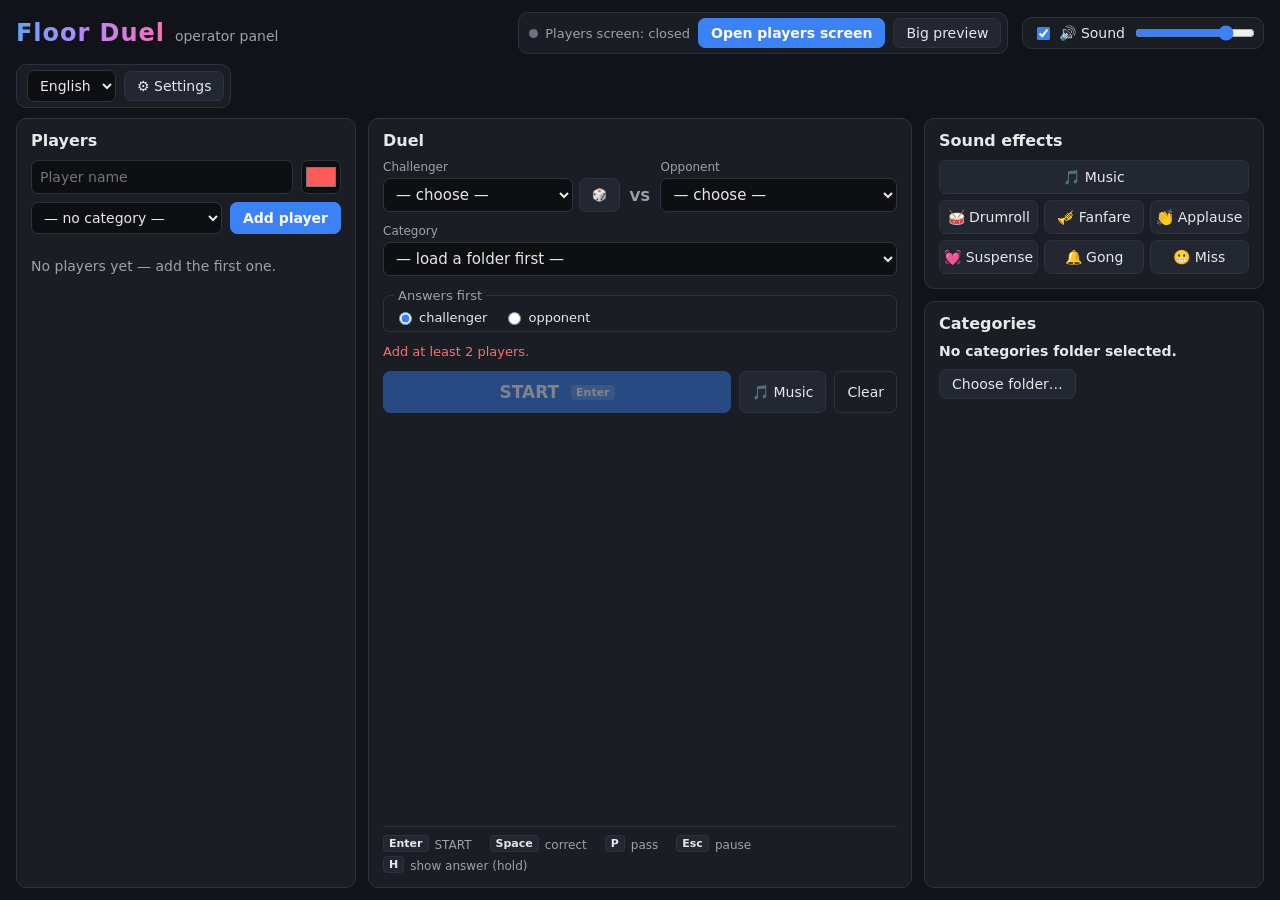
==== commit a6bd00a0: "feat: rename to Floor Duel, English project, English/Polish UI - New name Floor Duel ("The Floor" is" ====
--- a/app/index.html
+++ b/app/index.html
@@ -1,8 +1,8 @@
 <!doctype html>
-<html lang="pl">
+<html lang="en">
 <head>
   <meta charset="utf-8">
-  <title>The Floor — panel operatora</title>
+  <title>Floor Duel — operator panel</title>
   <link rel="stylesheet" href="css/operator.css">
   <!-- Players window styles: copied into the about:blank players window by display.js. -->
   <style id="display-css" media="not all">
@@ -62,22 +62,25 @@
 <body>
   <header class="top">
     <div class="brand">
-      <h1>The Floor</h1>
-      <span class="subtitle">panel operatora</span>
-    </div>
-
-    <div class="top-group" aria-label="Ekran graczy">
-      <span id="display-pill" class="pill" data-status="closed"><span class="dot"></span><span id="display-pill-text">Ekran graczy: zamknięty</span></span>
-      <button type="button" id="open-display" class="primary">Otwórz ekran graczy</button>
-      <button type="button" id="big-open" title="Tryb jednego ekranu: ekran graczy na całym panelu">Duży podgląd</button>
-    </div>
-
-    <div class="top-group" aria-label="Dźwięk">
-      <label class="toggle" title="Włącz / wyłącz wszystkie dźwięki"><input type="checkbox" id="set-sound"><span>🔊 Dźwięk</span></label>
-      <input type="range" id="set-volume" step="5" aria-label="Głośność" title="Głośność">
-    </div>
-
-    <button type="button" id="settings-open" class="icon-button" title="Ustawienia">⚙ Ustawienia</button>
+      <h1>Floor Duel</h1>
+      <span class="subtitle" data-i18n="top.subtitle">operator panel</span>
+    </div>
+
+    <div class="top-group" data-i18n-label="top.displayGroup">
+      <span id="display-pill" class="pill" data-status="closed"><span class="dot"></span><span id="display-pill-text"></span></span>
+      <button type="button" id="open-display" class="primary"></button>
+      <button type="button" id="big-open" data-i18n="top.bigOpen" data-i18n-title="top.bigOpenTitle">Big preview</button>
+    </div>
+
+    <div class="top-group" data-i18n-label="top.soundGroup">
+      <label class="toggle" data-i18n-title="top.soundTitle"><input type="checkbox" id="set-sound"><span data-i18n="top.sound">🔊 Sound</span></label>
+      <input type="range" id="set-volume" step="5" data-i18n-label="top.volume" data-i18n-title="top.volume">
+    </div>
+
+    <div class="top-group">
+      <select id="set-language" data-i18n-label="top.language" data-i18n-title="top.language"></select>
+      <button type="button" id="settings-open" class="icon-button" data-i18n="top.settings" data-i18n-title="settings.title">⚙ Settings</button>
+    </div>
   </header>
   <p id="app-message" class="message banner"></p>
   <p id="display-status" class="message banner"></p>
@@ -85,55 +88,55 @@
   <main class="columns">
     <section class="col card" id="col-players">
       <div class="card-head">
-        <h2>Gracze</h2>
+        <h2 data-i18n="players.title">Players</h2>
         <span id="players-count" class="badge"></span>
       </div>
       <form id="player-form" class="player-form" autocomplete="off">
         <div class="row">
-          <input type="text" id="player-name" placeholder="Imię gracza" aria-label="Imię gracza">
-          <input type="color" id="player-color" title="Kolor gracza" aria-label="Kolor gracza">
+          <input type="text" id="player-name" data-i18n-placeholder="players.name" data-i18n-label="players.name">
+          <input type="color" id="player-color" data-i18n-title="players.color" data-i18n-label="players.color">
         </div>
         <div class="row">
-          <select id="player-category" aria-label="Kategoria gracza"></select>
-          <button type="submit" id="player-submit" class="primary">Dodaj gracza</button>
-          <button type="button" id="player-cancel" hidden>Anuluj</button>
+          <select id="player-category" data-i18n-label="players.category"></select>
+          <button type="submit" id="player-submit" class="primary"></button>
+          <button type="button" id="player-cancel" data-i18n="players.cancel" hidden>Cancel</button>
         </div>
         <p id="player-message" class="message"></p>
       </form>
       <div class="scroll">
         <ol id="player-list" class="player-list"></ol>
-        <p id="players-empty" class="placeholder">Brak graczy — dodaj pierwszego.</p>
-      </div>
-      <button type="button" id="reset-scores" class="danger subtle" hidden>Wyzeruj wyniki</button>
+        <p id="players-empty" class="placeholder" data-i18n="players.empty">No players yet — add the first one.</p>
+      </div>
+      <button type="button" id="reset-scores" class="danger subtle" data-i18n="players.resetScores" hidden>Reset scores</button>
     </section>
 
     <section class="col card" id="col-duel">
       <div class="card-head">
-        <h2>Pojedynek</h2>
+        <h2 data-i18n="duel.title">Duel</h2>
       </div>
 
       <form id="duel-setup" class="duel-setup" autocomplete="off">
         <div class="versus">
-          <label>Wyzywający
+          <label><span data-i18n="duel.challenger">Challenger</span>
             <span class="inline">
               <select id="duel-challenger"></select>
-              <button type="button" id="duel-random" title="Losuj wyzywającego">🎲</button>
+              <button type="button" id="duel-random" data-i18n-title="duel.random">🎲</button>
             </span>
           </label>
           <span class="vs">VS</span>
-          <label>Rywal <select id="duel-opponent"></select></label>
-        </div>
-        <label>Kategoria <select id="duel-category"></select></label>
+          <label><span data-i18n="duel.opponent">Opponent</span> <select id="duel-opponent"></select></label>
+        </div>
+        <label><span data-i18n="duel.category">Category</span> <select id="duel-category"></select></label>
         <fieldset class="starts">
-          <legend>Zaczyna odpowiadać</legend>
-          <label class="check"><input type="radio" name="duel-first" value="challenger" checked> wyzywający</label>
-          <label class="check"><input type="radio" name="duel-first" value="opponent"> rywal</label>
+          <legend data-i18n="duel.first">Answers first</legend>
+          <label class="check"><input type="radio" name="duel-first" value="challenger" checked> <span data-i18n="duel.firstChallenger">challenger</span></label>
+          <label class="check"><input type="radio" name="duel-first" value="opponent"> <span data-i18n="duel.firstOpponent">opponent</span></label>
         </fieldset>
         <p id="duel-problem" class="message"></p>
         <div class="buttons start-row">
-          <button type="submit" id="duel-start" class="primary big" disabled>START <kbd>Enter</kbd></button>
-          <button type="button" class="music-toggle" title="Muzyka na przygotowanie — wycisza się sama po START">🎵 Muzyka</button>
-          <button type="button" id="duel-clear" class="subtle">Wyczyść</button>
+          <button type="submit" id="duel-start" class="primary big" disabled><span data-i18n="duel.start">START</span> <kbd>Enter</kbd></button>
+          <button type="button" class="music-toggle" data-i18n-title="duel.musicTitle"></button>
+          <button type="button" id="duel-clear" class="subtle" data-i18n="duel.clear">Clear</button>
         </div>
       </form>
 
@@ -150,57 +153,57 @@
           <div id="live-right" class="clock-box"><span class="c-name"></span><span class="c-time"></span><span class="c-stats note"></span></div>
         </div>
         <div class="buttons live-buttons">
-          <button type="button" id="live-correct" class="primary">DOBRZE (Spacja)</button>
-          <button type="button" id="live-pass">PAS (P)</button>
-          <button type="button" id="live-pause">PAUZA (Esc)</button>
+          <button type="button" id="live-correct" class="primary" data-i18n="live.correct">CORRECT (Space)</button>
+          <button type="button" id="live-pass" data-i18n="live.pass">PASS (P)</button>
+          <button type="button" id="live-pause"></button>
         </div>
         <div id="live-result" class="live-result" hidden>
           <p id="live-winner" class="live-winner"></p>
           <div class="buttons">
-            <button type="button" id="live-confirm" class="primary">Zatwierdź wynik</button>
+            <button type="button" id="live-confirm" class="primary" data-i18n="live.confirm">Confirm result</button>
           </div>
         </div>
-        <button type="button" id="live-cancel" class="danger subtle">Unieważnij pojedynek</button>
-      </div>
-
-      <dl class="shortcuts" aria-label="Skróty klawiszowe">
-        <div><dt><kbd>Enter</kbd></dt><dd>START</dd></div>
-        <div><dt><kbd>Spacja</kbd></dt><dd>dobrze</dd></div>
-        <div><dt><kbd>P</kbd></dt><dd>pas</dd></div>
-        <div><dt><kbd>Esc</kbd></dt><dd>pauza</dd></div>
-        <div><dt><kbd>H</kbd></dt><dd>pokaż odpowiedź (przytrzymaj)</dd></div>
+        <button type="button" id="live-cancel" class="danger subtle"></button>
+      </div>
+
+      <dl class="shortcuts" data-i18n-label="shortcuts.title">
+        <div><dt><kbd>Enter</kbd></dt><dd data-i18n="shortcuts.start">START</dd></div>
+        <div><dt><kbd data-i18n="shortcuts.space">Space</kbd></dt><dd data-i18n="shortcuts.correct">correct</dd></div>
+        <div><dt><kbd>P</kbd></dt><dd data-i18n="shortcuts.pass">pass</dd></div>
+        <div><dt><kbd>Esc</kbd></dt><dd data-i18n="shortcuts.pause">pause</dd></div>
+        <div><dt><kbd>H</kbd></dt><dd data-i18n="shortcuts.hold">show answer (hold)</dd></div>
       </dl>
     </section>
 
     <div class="col side">
       <section class="card" id="col-sounds">
         <div class="card-head">
-          <h2>Efekty dźwiękowe</h2>
+          <h2 data-i18n="sounds.title">Sound effects</h2>
         </div>
         <div class="soundboard">
-          <button type="button" class="music-toggle wide">🎵 Muzyka</button>
-          <button type="button" data-sound="drumroll">🥁 Werble</button>
-          <button type="button" data-sound="fanfare">🎺 Fanfara</button>
-          <button type="button" data-sound="applause">👏 Brawa</button>
-          <button type="button" data-sound="suspense">💓 Napięcie</button>
-          <button type="button" data-sound="gong">🔔 Gong</button>
-          <button type="button" data-sound="wrong">😬 Pudło</button>
+          <button type="button" class="music-toggle wide"></button>
+          <button type="button" data-sound="drumroll" data-i18n="sounds.drumroll">🥁 Drumroll</button>
+          <button type="button" data-sound="fanfare" data-i18n="sounds.fanfare">🎺 Fanfare</button>
+          <button type="button" data-sound="applause" data-i18n="sounds.applause">👏 Applause</button>
+          <button type="button" data-sound="suspense" data-i18n="sounds.suspense">💓 Suspense</button>
+          <button type="button" data-sound="gong" data-i18n="sounds.gong">🔔 Gong</button>
+          <button type="button" data-sound="wrong" data-i18n="sounds.wrong">😬 Miss</button>
         </div>
         <p id="sound-note" class="message"></p>
       </section>
 
       <section class="card grow" id="col-categories">
         <div class="card-head">
-          <h2>Kategorie</h2>
+          <h2 data-i18n="categories.title">Categories</h2>
           <span id="categories-count" class="badge"></span>
         </div>
         <p id="folder-name" class="folder-name"></p>
         <div class="buttons">
-          <button type="button" id="restore-folder" hidden>Wczytaj ostatni folder</button>
-          <button type="button" id="pick-folder">Wybierz folder…</button>
+          <button type="button" id="restore-folder" hidden></button>
+          <button type="button" id="pick-folder"></button>
         </div>
         <p id="folder-message" class="message"></p>
-        <input type="search" id="category-filter" class="filter" placeholder="Szukaj kategorii…" aria-label="Szukaj kategorii" hidden>
+        <input type="search" id="category-filter" class="filter" data-i18n-placeholder="categories.filter" data-i18n-label="categories.filter" hidden>
         <ul id="category-list" class="category-list scroll"></ul>
       </section>
     </div>
@@ -208,22 +211,22 @@
 
   <dialog id="settings-dialog" class="settings-dialog">
     <form id="settings-form" class="settings" method="dialog">
-      <h2>Ustawienia</h2>
-      <label>Czas pojedynku na gracza (s) <input type="number" id="set-duel" step="1"></label>
-      <label>Kara za pas (s) <input type="number" id="set-pass" step="1"></label>
-      <label class="check"><input type="checkbox" id="set-hide"> Ukrywaj odpowiedź (tryb jednego ekranu — podgląd: przytrzymaj H)</label>
-      <p class="note">Zmiany zapisują się od razu i obowiązują od następnego pojedynku.</p>
+      <h2 data-i18n="settings.title">Settings</h2>
+      <label><span data-i18n="settings.duelSeconds">Duel time per player (s)</span> <input type="number" id="set-duel" step="1"></label>
+      <label><span data-i18n="settings.passPenalty">Pass penalty (s)</span> <input type="number" id="set-pass" step="1"></label>
+      <label class="check"><input type="checkbox" id="set-hide"> <span data-i18n="settings.hideAnswer">Hide the answer</span></label>
+      <p class="note" data-i18n="settings.note">Changes are saved right away and apply from the next duel.</p>
       <div class="buttons end">
-        <button type="submit" class="primary">Gotowe</button>
+        <button type="submit" class="primary" data-i18n="settings.done">Done</button>
       </div>
     </form>
   </dialog>
 
   <div id="big-preview" class="big-preview" hidden>
     <div class="big-bar">
-      <span class="note">Odpowiedź:</span>
+      <span class="note" data-i18n="big.answer">Answer:</span>
       <span id="big-answer" class="big-answer"></span>
-      <button type="button" id="big-close">Zamknij podgląd</button>
+      <button type="button" id="big-close" data-i18n="big.close">Close preview</button>
     </div>
     <div id="big-slot" class="big-slot"></div>
   </div>
@@ -231,6 +234,7 @@
   <input type="file" id="folder-input" webkitdirectory multiple hidden>
 
   <script src="js/logic.js"></script>
+  <script src="js/i18n.js"></script>
   <script src="js/storage.js"></script>
   <script src="js/categories.js"></script>
   <script src="js/sound.js"></script>
